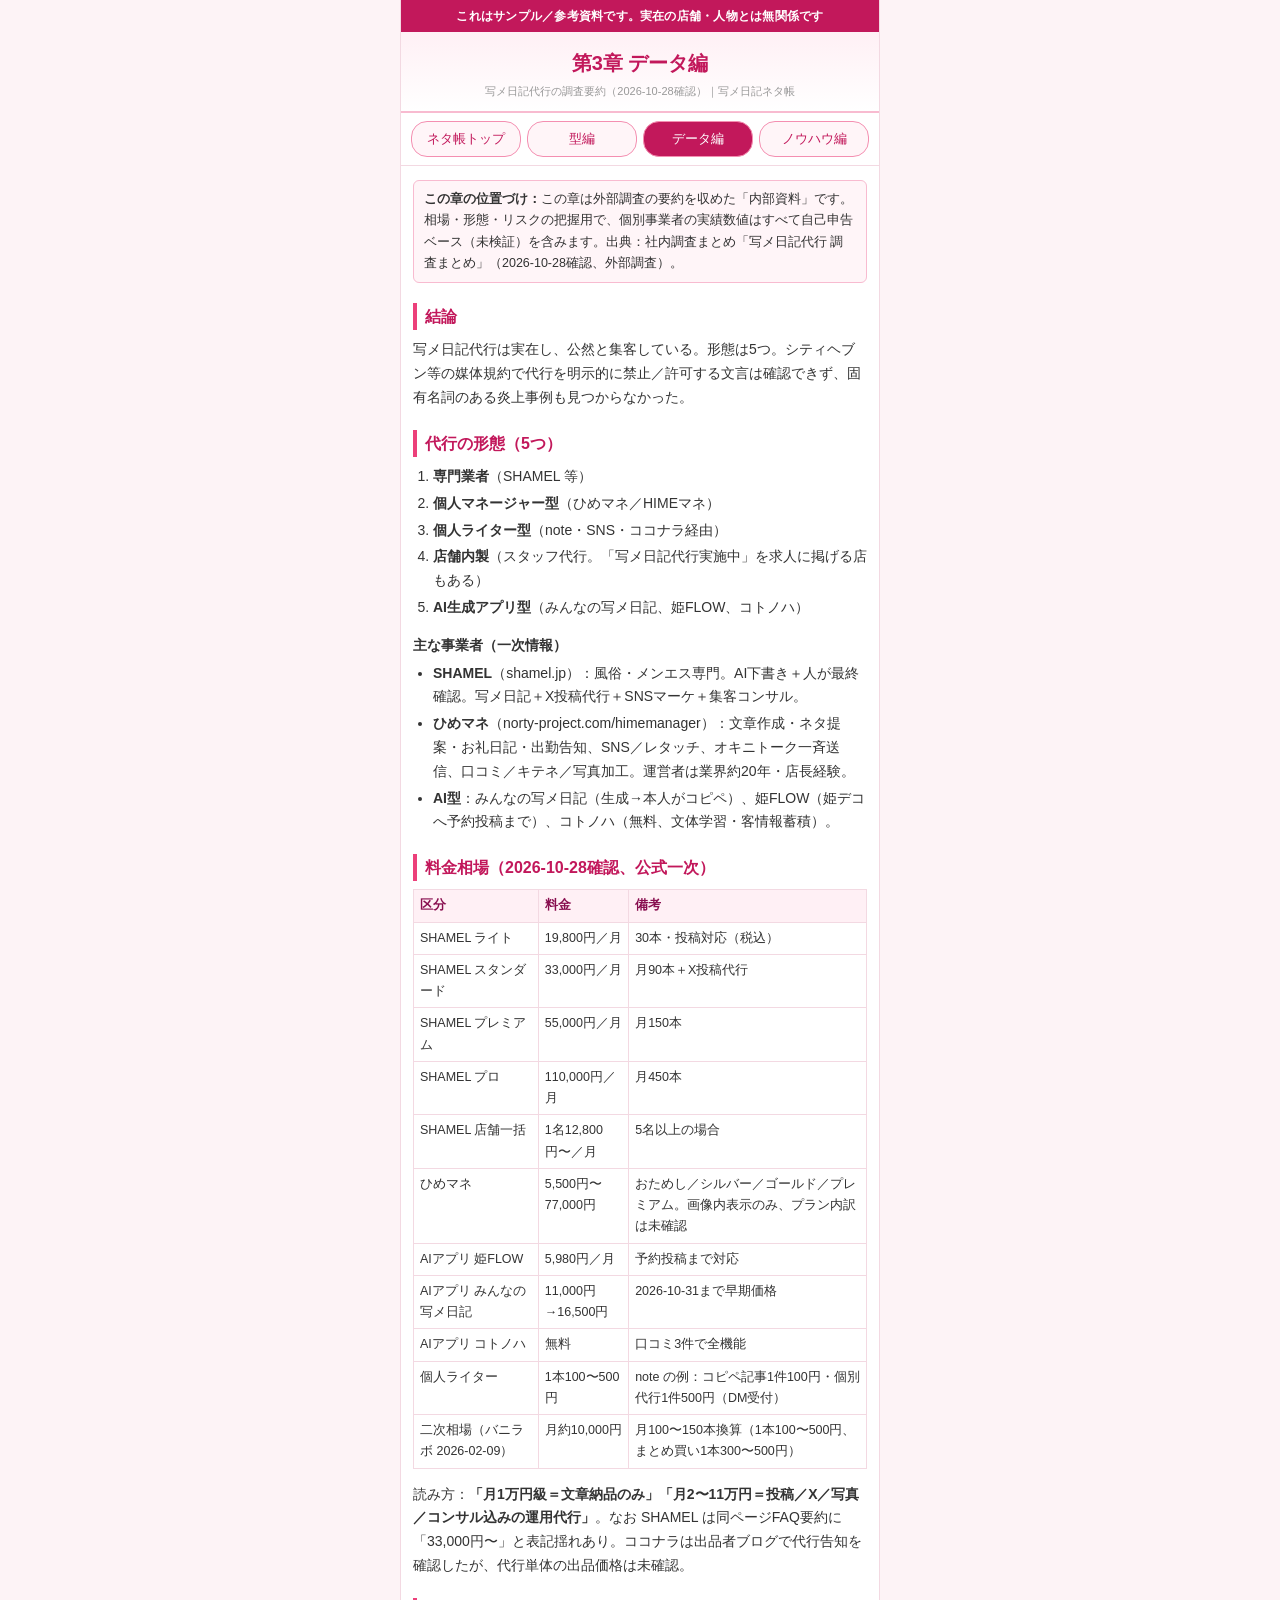
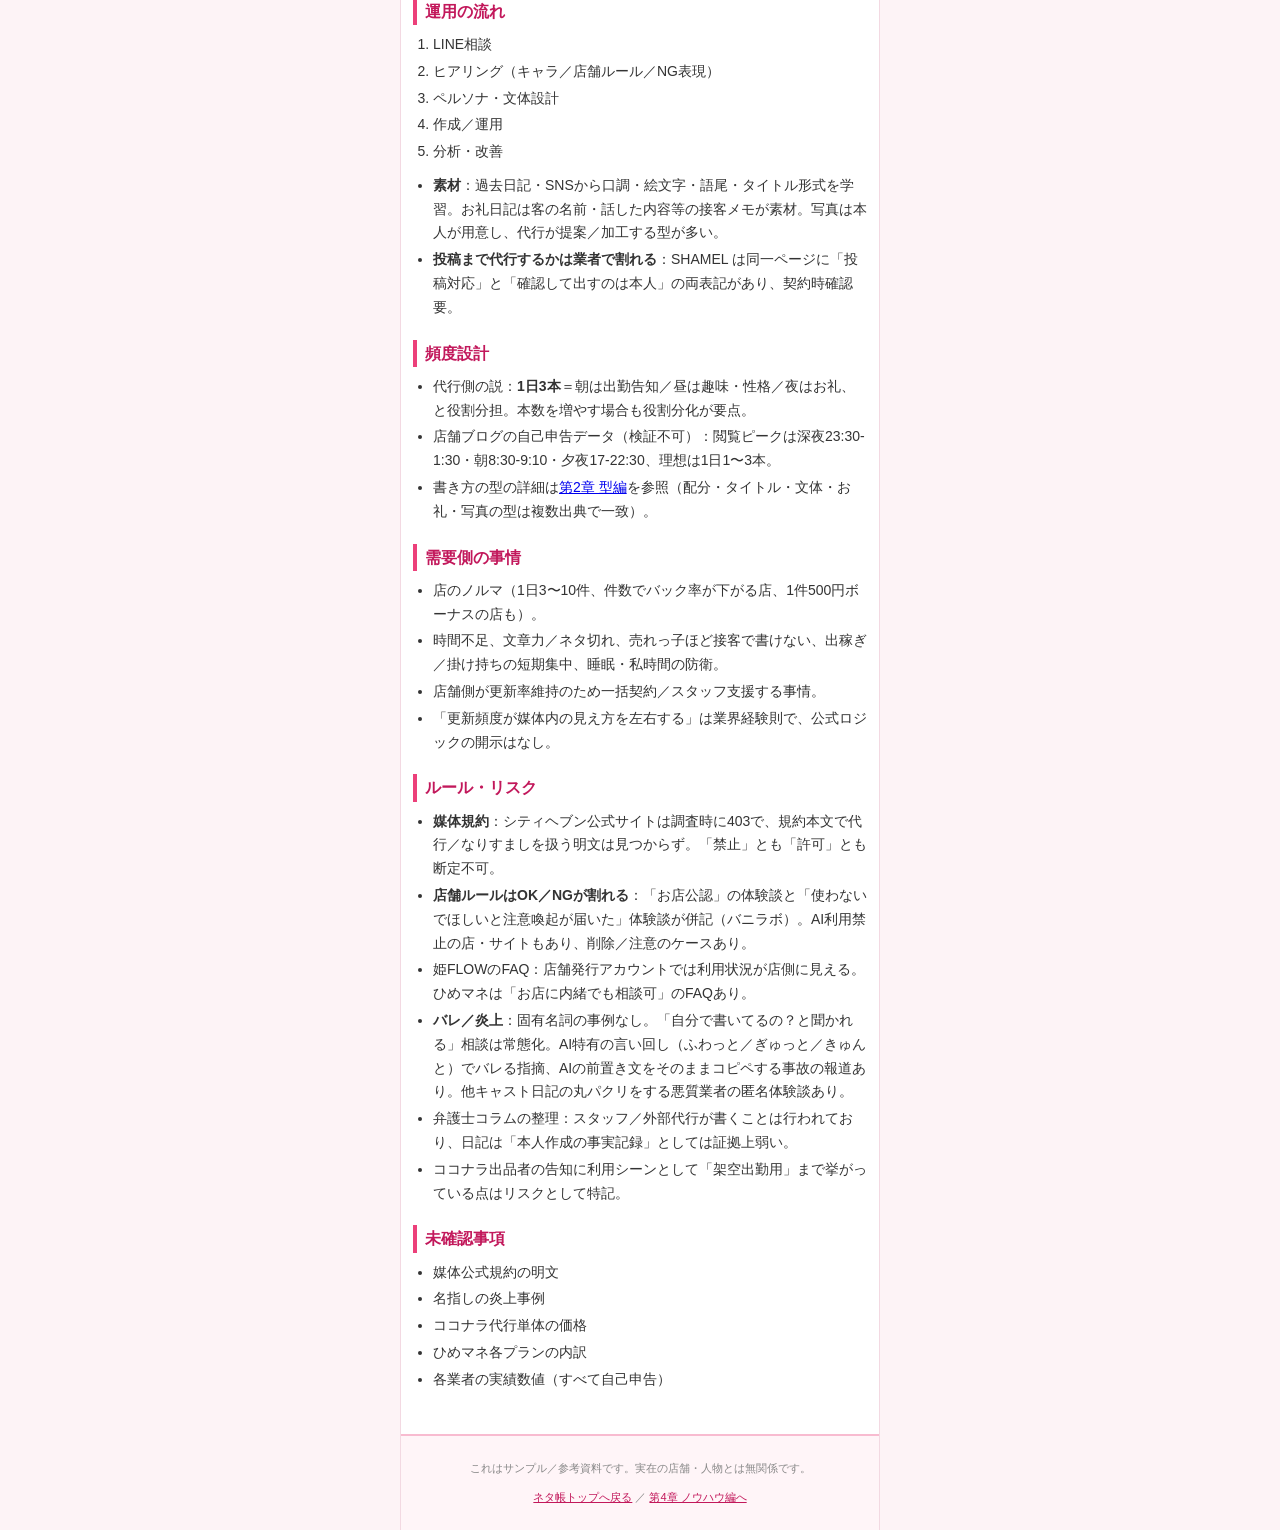
==== data.html @ 1501073e "写メ日記ネタ帳サンプルサイト初回公開" ====
<!DOCTYPE html>
<html lang="ja">
<head>
<meta charset="utf-8">
<meta name="viewport" content="width=device-width, initial-scale=1">
<title>第3章 データ編｜写メ日記ネタ帳</title>
<link rel="stylesheet" href="style.css">
</head>
<body>
<div class="wrap">
  <div class="sample-banner">これはサンプル／参考資料です。実在の店舗・人物とは無関係です</div>
  <header class="site-head">
    <p class="site-name">第3章 データ編</p>
    <p class="site-sub">写メ日記代行の調査要約（2026-10-28確認）｜写メ日記ネタ帳</p>
  </header>
  <nav class="top-nav">
    <a href="index.html">ネタ帳トップ</a>
    <a href="templates.html">型編</a>
    <a href="data.html" class="current">データ編</a>
    <a href="knowhow.html">ノウハウ編</a>
  </nav>

  <div class="chapter-body">
    <div class="note-box"><strong>この章の位置づけ：</strong>この章は外部調査の要約を収めた「内部資料」です。相場・形態・リスクの把握用で、個別事業者の実績数値はすべて自己申告ベース（未検証）を含みます。出典：社内調査まとめ「写メ日記代行 調査まとめ」（2026-10-28確認、外部調査）。</div>

    <h2>結論</h2>
    <p>写メ日記代行は実在し、公然と集客している。形態は5つ。シティヘブン等の媒体規約で代行を明示的に禁止／許可する文言は確認できず、固有名詞のある炎上事例も見つからなかった。</p>

    <h2>代行の形態（5つ）</h2>
    <ol>
      <li><strong>専門業者</strong>（SHAMEL 等）</li>
      <li><strong>個人マネージャー型</strong>（ひめマネ／HIMEマネ）</li>
      <li><strong>個人ライター型</strong>（note・SNS・ココナラ経由）</li>
      <li><strong>店舗内製</strong>（スタッフ代行。「写メ日記代行実施中」を求人に掲げる店もある）</li>
      <li><strong>AI生成アプリ型</strong>（みんなの写メ日記、姫FLOW、コトノハ）</li>
    </ol>

    <h3>主な事業者（一次情報）</h3>
    <ul>
      <li><strong>SHAMEL</strong>（shamel.jp）：風俗・メンエス専門。AI下書き＋人が最終確認。写メ日記＋X投稿代行＋SNSマーケ＋集客コンサル。</li>
      <li><strong>ひめマネ</strong>（norty-project.com/himemanager）：文章作成・ネタ提案・お礼日記・出勤告知、SNS／レタッチ、オキニトーク一斉送信、口コミ／キテネ／写真加工。運営者は業界約20年・店長経験。</li>
      <li><strong>AI型</strong>：みんなの写メ日記（生成→本人がコピペ）、姫FLOW（姫デコへ予約投稿まで）、コトノハ（無料、文体学習・客情報蓄積）。</li>
    </ul>

    <h2>料金相場（2026-10-28確認、公式一次）</h2>
    <table>
      <tr><th>区分</th><th>料金</th><th>備考</th></tr>
      <tr><td>SHAMEL ライト</td><td>19,800円／月</td><td>30本・投稿対応（税込）</td></tr>
      <tr><td>SHAMEL スタンダード</td><td>33,000円／月</td><td>月90本＋X投稿代行</td></tr>
      <tr><td>SHAMEL プレミアム</td><td>55,000円／月</td><td>月150本</td></tr>
      <tr><td>SHAMEL プロ</td><td>110,000円／月</td><td>月450本</td></tr>
      <tr><td>SHAMEL 店舗一括</td><td>1名12,800円〜／月</td><td>5名以上の場合</td></tr>
      <tr><td>ひめマネ</td><td>5,500円〜77,000円</td><td>おためし／シルバー／ゴールド／プレミアム。画像内表示のみ、プラン内訳は未確認</td></tr>
      <tr><td>AIアプリ 姫FLOW</td><td>5,980円／月</td><td>予約投稿まで対応</td></tr>
      <tr><td>AIアプリ みんなの写メ日記</td><td>11,000円→16,500円</td><td>2026-10-31まで早期価格</td></tr>
      <tr><td>AIアプリ コトノハ</td><td>無料</td><td>口コミ3件で全機能</td></tr>
      <tr><td>個人ライター</td><td>1本100〜500円</td><td>note の例：コピペ記事1件100円・個別代行1件500円（DM受付）</td></tr>
      <tr><td>二次相場（バニラボ 2026-02-09）</td><td>月約10,000円</td><td>月100〜150本換算（1本100〜500円、まとめ買い1本300〜500円）</td></tr>
    </table>
    <p>読み方：<strong>「月1万円級＝文章納品のみ」「月2〜11万円＝投稿／X／写真／コンサル込みの運用代行」</strong>。なお SHAMEL は同ページFAQ要約に「33,000円〜」と表記揺れあり。ココナラは出品者ブログで代行告知を確認したが、代行単体の出品価格は未確認。</p>

    <h2>運用の流れ</h2>
    <ol>
      <li>LINE相談</li>
      <li>ヒアリング（キャラ／店舗ルール／NG表現）</li>
      <li>ペルソナ・文体設計</li>
      <li>作成／運用</li>
      <li>分析・改善</li>
    </ol>
    <ul>
      <li><strong>素材</strong>：過去日記・SNSから口調・絵文字・語尾・タイトル形式を学習。お礼日記は客の名前・話した内容等の接客メモが素材。写真は本人が用意し、代行が提案／加工する型が多い。</li>
      <li><strong>投稿まで代行するかは業者で割れる</strong>：SHAMEL は同一ページに「投稿対応」と「確認して出すのは本人」の両表記があり、契約時確認要。</li>
    </ul>

    <h2>頻度設計</h2>
    <ul>
      <li>代行側の説：<strong>1日3本</strong>＝朝は出勤告知／昼は趣味・性格／夜はお礼、と役割分担。本数を増やす場合も役割分化が要点。</li>
      <li>店舗ブログの自己申告データ（検証不可）：閲覧ピークは深夜23:30-1:30・朝8:30-9:10・夕夜17-22:30、理想は1日1〜3本。</li>
      <li>書き方の型の詳細は<a href="templates.html">第2章 型編</a>を参照（配分・タイトル・文体・お礼・写真の型は複数出典で一致）。</li>
    </ul>

    <h2>需要側の事情</h2>
    <ul>
      <li>店のノルマ（1日3〜10件、件数でバック率が下がる店、1件500円ボーナスの店も）。</li>
      <li>時間不足、文章力／ネタ切れ、売れっ子ほど接客で書けない、出稼ぎ／掛け持ちの短期集中、睡眠・私時間の防衛。</li>
      <li>店舗側が更新率維持のため一括契約／スタッフ支援する事情。</li>
      <li>「更新頻度が媒体内の見え方を左右する」は業界経験則で、公式ロジックの開示はなし。</li>
    </ul>

    <h2>ルール・リスク</h2>
    <ul>
      <li><strong>媒体規約</strong>：シティヘブン公式サイトは調査時に403で、規約本文で代行／なりすましを扱う明文は見つからず。「禁止」とも「許可」とも断定不可。</li>
      <li><strong>店舗ルールはOK／NGが割れる</strong>：「お店公認」の体験談と「使わないでほしいと注意喚起が届いた」体験談が併記（バニラボ）。AI利用禁止の店・サイトもあり、削除／注意のケースあり。</li>
      <li>姫FLOWのFAQ：店舗発行アカウントでは利用状況が店側に見える。ひめマネは「お店に内緒でも相談可」のFAQあり。</li>
      <li><strong>バレ／炎上</strong>：固有名詞の事例なし。「自分で書いてるの？と聞かれる」相談は常態化。AI特有の言い回し（ふわっと／ぎゅっと／きゅんと）でバレる指摘、AIの前置き文をそのままコピペする事故の報道あり。他キャスト日記の丸パクリをする悪質業者の匿名体験談あり。</li>
      <li>弁護士コラムの整理：スタッフ／外部代行が書くことは行われており、日記は「本人作成の事実記録」としては証拠上弱い。</li>
      <li>ココナラ出品者の告知に利用シーンとして「架空出勤用」まで挙がっている点はリスクとして特記。</li>
    </ul>

    <h2>未確認事項</h2>
    <ul>
      <li>媒体公式規約の明文</li>
      <li>名指しの炎上事例</li>
      <li>ココナラ代行単体の価格</li>
      <li>ひめマネ各プランの内訳</li>
      <li>各業者の実績数値（すべて自己申告）</li>
    </ul>
  </div>

  <footer class="site-foot">
    <p>これはサンプル／参考資料です。実在の店舗・人物とは無関係です。</p>
    <p><a href="index.html">ネタ帳トップへ戻る</a> ／ <a href="knowhow.html">第4章 ノウハウ編へ</a></p>
  </footer>
</div>
</body>
</html>
---- style.css ----
/* サンプル写メ日記サイト 共通スタイル */
* { box-sizing: border-box; }
html { -webkit-text-size-adjust: 100%; }
body {
  margin: 0;
  background: #fdf3f6;
  color: #333;
  font-family: "Hiragino Kaku Gothic ProN", "Hiragino Sans", "Yu Gothic", Meiryo, sans-serif;
  font-size: 15px;
  line-height: 1.7;
}
.wrap {
  max-width: 480px;
  margin: 0 auto;
  background: #fff;
  min-height: 100vh;
  border-left: 1px solid #f3d9e2;
  border-right: 1px solid #f3d9e2;
}

/* サンプル明示バナー */
.sample-banner {
  background: #c2185b;
  color: #fff;
  text-align: center;
  font-size: 12px;
  font-weight: bold;
  padding: 6px 8px;
  letter-spacing: 0.02em;
}

header.site-head {
  background: linear-gradient(180deg, #fff0f5, #ffffff);
  border-bottom: 2px solid #f8bbd0;
  padding: 14px 12px 10px;
  text-align: center;
}
header.site-head .site-name {
  font-size: 20px;
  font-weight: bold;
  color: #c2185b;
  margin: 0;
}
header.site-head .site-sub {
  font-size: 11px;
  color: #999;
  margin: 2px 0 0;
}

nav.top-nav {
  display: flex;
  gap: 6px;
  padding: 8px 10px;
  background: #fff;
  border-bottom: 1px solid #f3d9e2;
}
nav.top-nav a {
  flex: 1;
  text-align: center;
  font-size: 13px;
  padding: 6px 0;
  border: 1px solid #f48fb1;
  border-radius: 16px;
  color: #c2185b;
  text-decoration: none;
  background: #fff5f8;
}
nav.top-nav a.current {
  background: #c2185b;
  color: #fff;
}

/* ペルソナカード（一覧トップ） */
.persona-card {
  margin: 12px 10px;
  border: 1px solid #f3d9e2;
  border-radius: 8px;
  overflow: hidden;
  background: #fff;
}
.persona-card a { color: inherit; text-decoration: none; display: block; }
.persona-card img {
  width: 100%;
  display: block;
  aspect-ratio: 4 / 3;
  object-fit: cover;
  object-position: center 25%;
}
.persona-card .card-body { padding: 10px 12px 12px; }
.persona-card .card-name { font-size: 18px; font-weight: bold; margin: 0 0 2px; }
.persona-card .card-name .age { font-size: 13px; color: #888; font-weight: normal; }
.persona-card .card-catch { margin: 0 0 6px; color: #555; font-size: 14px; }
.persona-card .card-tags { margin: 0; font-size: 11px; color: #c2185b; }
.persona-card .card-link {
  display: block;
  margin-top: 8px;
  text-align: center;
  background: #f8bbd0;
  color: #880e4f;
  border-radius: 16px;
  padding: 6px 0;
  font-size: 13px;
  font-weight: bold;
}

/* プロフィール欄 */
.profile {
  margin: 12px 10px;
  border: 1px solid #f3d9e2;
  border-radius: 8px;
  overflow: hidden;
}
.profile img {
  width: 100%;
  display: block;
  aspect-ratio: 4 / 3;
  object-fit: cover;
  object-position: center 25%;
}
.profile .prof-body { padding: 10px 12px 12px; }
.profile .prof-name { font-size: 19px; font-weight: bold; margin: 0 0 4px; }
.profile table {
  width: 100%;
  border-collapse: collapse;
  font-size: 13px;
  margin: 6px 0;
}
.profile table th {
  text-align: left;
  color: #c2185b;
  font-weight: normal;
  width: 34%;
  padding: 3px 4px;
  border-bottom: 1px dotted #f3d9e2;
  vertical-align: top;
}
.profile table td {
  padding: 3px 4px;
  border-bottom: 1px dotted #f3d9e2;
}
.profile .prof-note { font-size: 11px; color: #999; margin: 4px 0 0; }

/* 日記エントリー */
.entry {
  margin: 14px 10px;
  border-top: 3px solid #f8bbd0;
  padding-top: 8px;
}
.entry .entry-date {
  font-size: 12px;
  color: #fff;
  background: #ec407a;
  display: inline-block;
  padding: 1px 10px;
  border-radius: 10px;
  margin-bottom: 4px;
}
.entry h2 {
  font-size: 17px;
  margin: 4px 0 6px;
  color: #333;
  border-bottom: 1px solid #f3d9e2;
  padding-bottom: 4px;
}
.entry .entry-body { white-space: normal; }
.entry .entry-body p { margin: 0 0 10px; }
.entry img.diary-photo {
  width: 100%;
  display: block;
  border-radius: 6px;
  margin: 4px 0 10px;
}
.entry .photo-caption { font-size: 11px; color: #999; margin: -6px 0 10px; }

.section-title {
  margin: 16px 10px 0;
  font-size: 15px;
  color: #c2185b;
  border-left: 4px solid #ec407a;
  padding-left: 8px;
}

footer.site-foot {
  margin-top: 24px;
  border-top: 2px solid #f8bbd0;
  padding: 12px;
  font-size: 11px;
  color: #888;
  text-align: center;
  background: #fff5f8;
}
footer.site-foot a { color: #c2185b; }

/* 玄関：状況別インデックス */
.lead {
  margin: 12px 10px 0;
  font-size: 14px;
  color: #555;
}
.situation-grid {
  display: grid;
  grid-template-columns: 1fr 1fr;
  gap: 8px;
  margin: 10px;
}
.situation {
  border: 1px solid #f3d9e2;
  border-radius: 8px;
  padding: 8px 10px;
  background: #fffafa;
}
.situation .sit-name {
  display: block;
  font-weight: bold;
  font-size: 15px;
  color: #c2185b;
  text-decoration: none;
  margin-bottom: 2px;
}
.situation .sit-desc { display: block; font-size: 11px; color: #888; margin-bottom: 4px; }
.situation .sit-links { display: block; font-size: 12px; }
.situation .sit-links a { color: #555; }

/* 目次（章立て） */
.chapter-list { margin: 10px; padding: 0; list-style: none; }
.chapter-list li {
  border: 1px solid #f3d9e2;
  border-radius: 8px;
  margin-bottom: 8px;
  background: #fffafa;
}
.chapter-list a {
  display: block;
  padding: 10px 12px;
  color: inherit;
  text-decoration: none;
}
.chapter-list .ch-title { font-weight: bold; color: #c2185b; font-size: 15px; }
.chapter-list .ch-desc { display: block; font-size: 12px; color: #777; margin-top: 2px; }

/* 章ページ共通 */
.chapter-body { padding: 4px 12px 8px; font-size: 14px; }
.chapter-body h2 {
  font-size: 16px;
  color: #c2185b;
  border-left: 4px solid #ec407a;
  padding-left: 8px;
  margin: 20px 0 8px;
}
.chapter-body h3 { font-size: 14px; margin: 14px 0 4px; color: #333; }
.chapter-body p { margin: 0 0 10px; }
.chapter-body ul, .chapter-body ol { margin: 0 0 10px; padding-left: 20px; }
.chapter-body li { margin-bottom: 3px; }
.chapter-body table {
  width: 100%;
  border-collapse: collapse;
  font-size: 12.5px;
  margin: 6px 0 14px;
}
.chapter-body table th, .chapter-body table td {
  border: 1px solid #f3d9e2;
  padding: 5px 6px;
  text-align: left;
  vertical-align: top;
}
.chapter-body table th { background: #fff0f5; color: #880e4f; font-weight: bold; }
.note-box {
  background: #fff5f8;
  border: 1px solid #f8bbd0;
  border-radius: 6px;
  padding: 8px 10px;
  font-size: 12.5px;
  margin: 10px 0;
}
.checklist { list-style: none; padding-left: 2px; }
.checklist li { padding-left: 20px; position: relative; margin-bottom: 5px; }
.checklist li::before {
  content: "□";
  position: absolute;
  left: 0;
  color: #c2185b;
}

/* 型編のテンプレ */
.theme-block {
  margin: 14px 10px;
  border: 1px solid #f3d9e2;
  border-radius: 8px;
  padding: 10px 12px;
  background: #fff;
}
.theme-block h2 {
  font-size: 16px;
  color: #c2185b;
  margin: 0 0 4px;
}
.theme-block .theme-idea { font-size: 12.5px; color: #666; margin: 0 0 10px; }
.tpl {
  border-top: 1px dotted #f3d9e2;
  padding: 8px 0 4px;
}
.tpl .tpl-name { font-size: 12px; color: #ec407a; font-weight: bold; }
.tpl .tpl-title { font-weight: bold; margin: 2px 0 4px; }
.tpl .tpl-body { font-size: 13.5px; color: #444; margin: 0 0 8px; }
.tpl .tpl-body p { margin: 0 0 6px; }

/* 玄関：キャッチ */
.catch {
  font-size: 22px;
  font-weight: bold;
  color: #c2185b;
  text-align: center;
  margin: 18px 12px 4px;
  line-height: 1.4;
}
.catch-sub {
  text-align: center;
  font-size: 12.5px;
  color: #777;
  margin: 0 12px 6px;
}

/* 玄関：使い方3ステップ */
.steps { margin: 10px; display: grid; gap: 8px; }
.step {
  border: 1px solid #f3d9e2;
  border-radius: 8px;
  padding: 8px 12px;
  background: #fffafa;
}
.step .step-no {
  font-size: 11px;
  font-weight: bold;
  color: #ec407a;
  letter-spacing: 0.08em;
}
.step .step-title {
  font-weight: bold;
  font-size: 15px;
  color: #c2185b;
  margin: 0 0 2px;
}
.step p { margin: 0; font-size: 12.5px; color: #666; }

/* 玄関：種類別インデックス */
.kind-grid { display: grid; gap: 10px; margin: 10px; }
.kind {
  border: 1px solid #f3d9e2;
  border-radius: 8px;
  padding: 10px 12px;
  background: #fff;
}
.kind .kind-name { font-size: 17px; font-weight: bold; color: #c2185b; margin: 0 0 2px; }
.kind .kind-desc { font-size: 12px; color: #888; margin: 0 0 4px; }
.kind ul.topics { list-style: none; margin: 4px 0 0; padding: 0; }
.kind ul.topics li {
  padding: 4px 0;
  border-top: 1px dotted #f3d9e2;
  font-size: 13px;
}
.kind ul.topics li:first-child { border-top: none; }
.kind ul.topics .t-name { font-weight: bold; color: #333; text-decoration: none; }
.kind ul.topics .t-note { display: block; font-size: 11px; color: #999; }
.kind ul.topics .t-links { display: block; font-size: 12px; }
.kind ul.topics .t-links a { color: #555; }
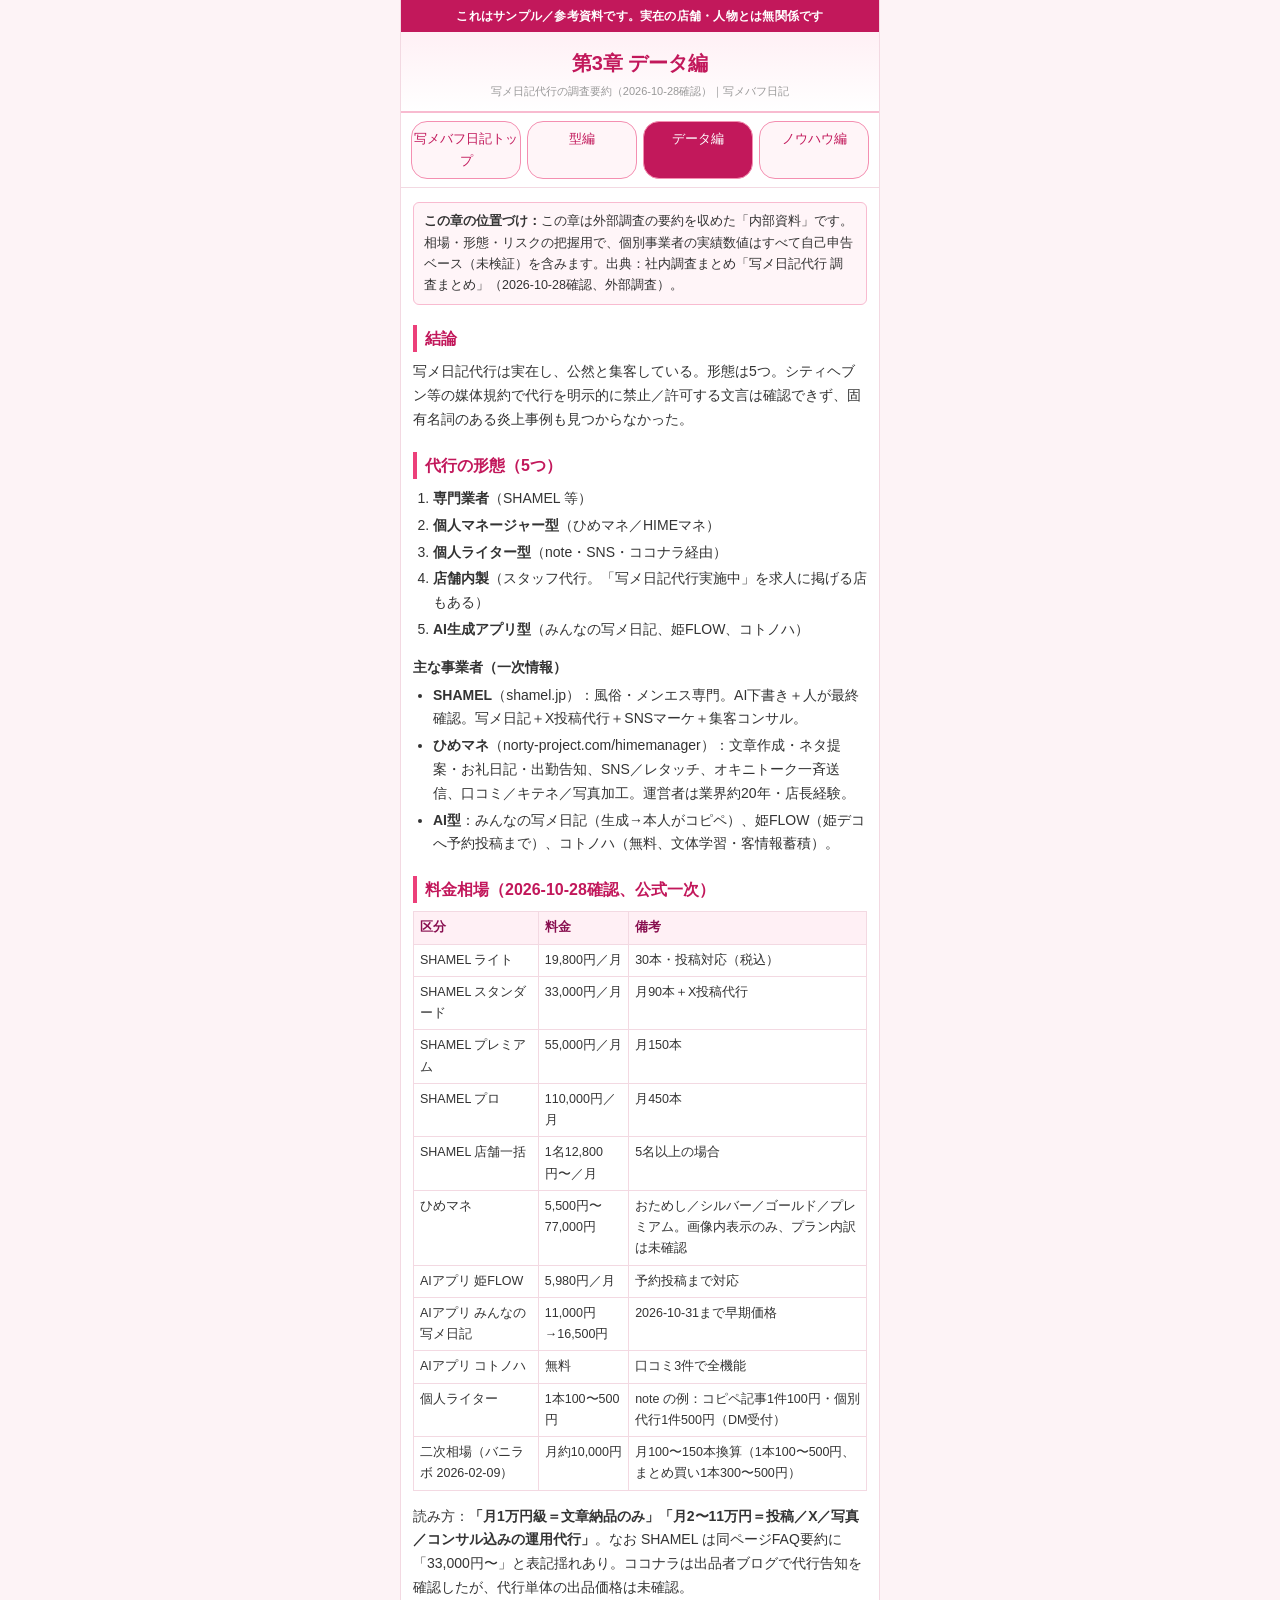
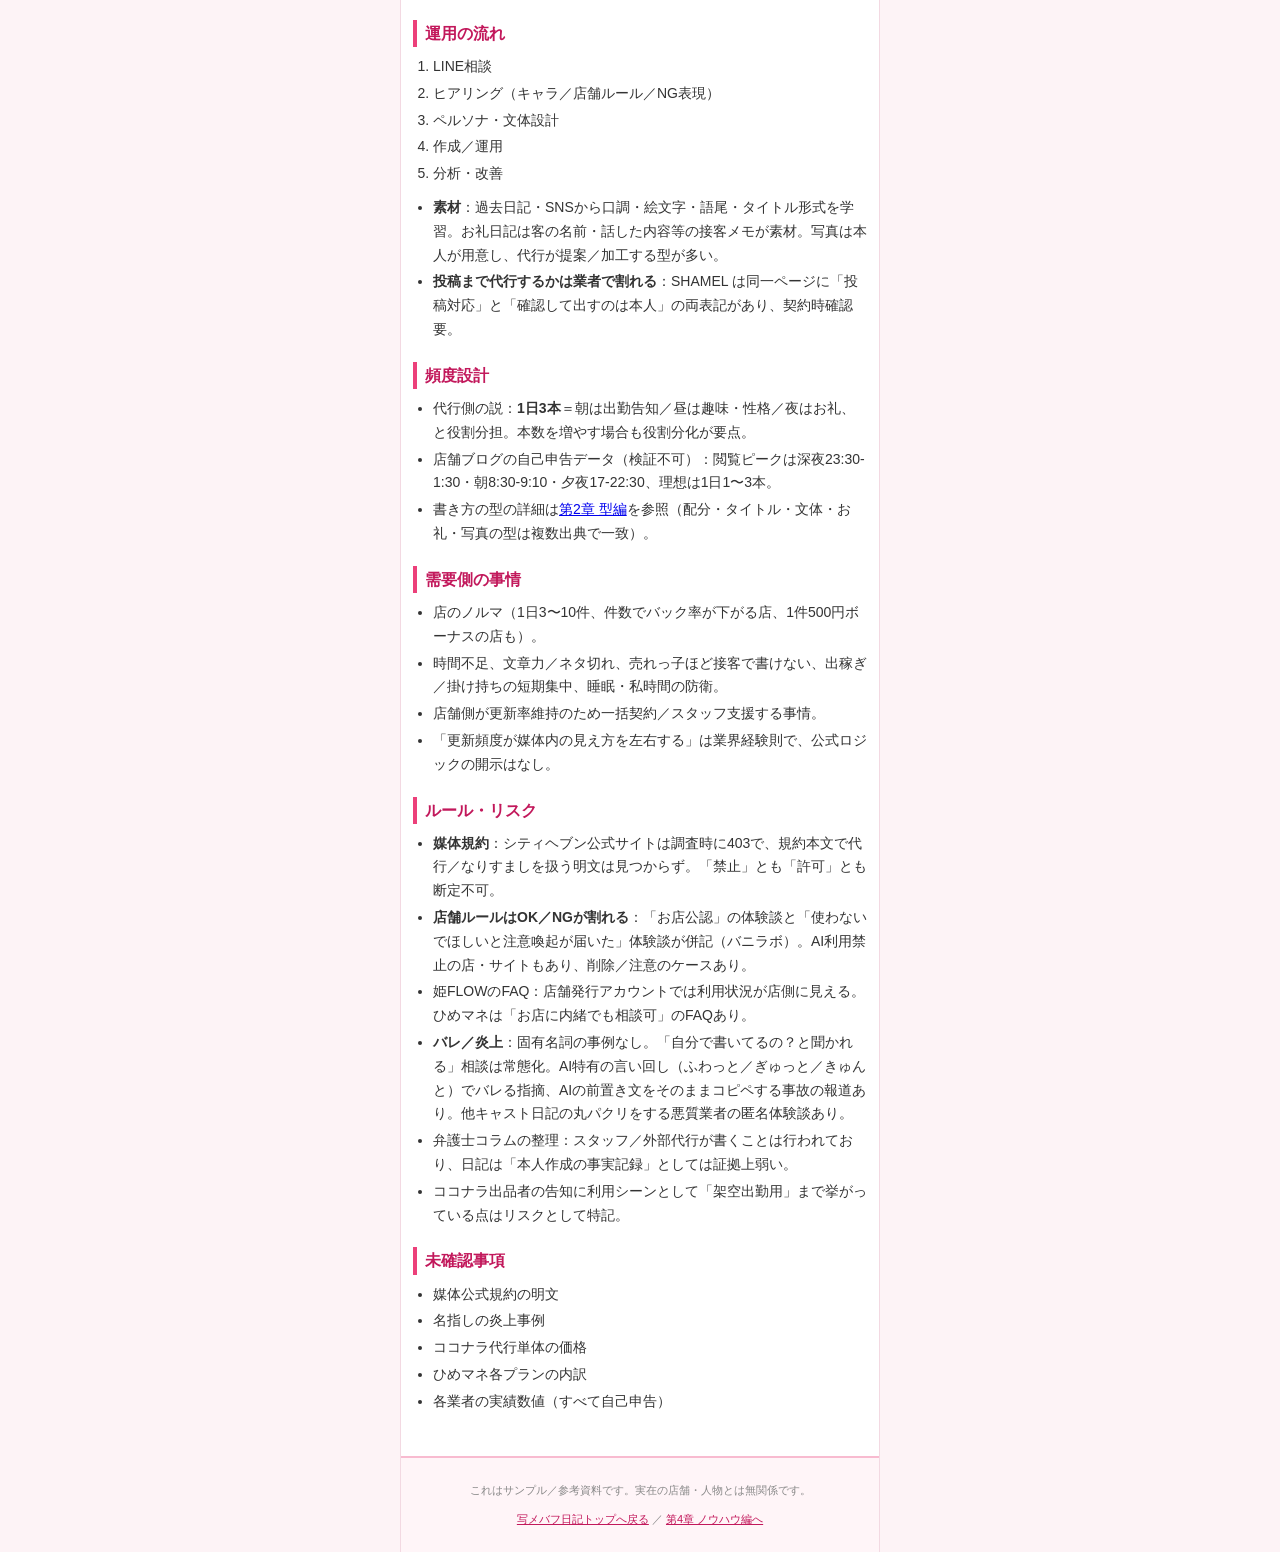
==== commit 50be519e: "サイト名を「写メ日記ネタ帳」から「写メバフ日記」へ改名（表示名のみ）" ====
--- a/data.html
+++ b/data.html
@@ -3,7 +3,7 @@
 <head>
 <meta charset="utf-8">
 <meta name="viewport" content="width=device-width, initial-scale=1">
-<title>第3章 データ編｜写メ日記ネタ帳</title>
+<title>第3章 データ編｜写メバフ日記</title>
 <link rel="stylesheet" href="style.css">
 </head>
 <body>
@@ -11,10 +11,10 @@
   <div class="sample-banner">これはサンプル／参考資料です。実在の店舗・人物とは無関係です</div>
   <header class="site-head">
     <p class="site-name">第3章 データ編</p>
-    <p class="site-sub">写メ日記代行の調査要約（2026-10-28確認）｜写メ日記ネタ帳</p>
+    <p class="site-sub">写メ日記代行の調査要約（2026-10-28確認）｜写メバフ日記</p>
   </header>
   <nav class="top-nav">
-    <a href="index.html">ネタ帳トップ</a>
+    <a href="index.html">写メバフ日記トップ</a>
     <a href="templates.html">型編</a>
     <a href="data.html" class="current">データ編</a>
     <a href="knowhow.html">ノウハウ編</a>
@@ -109,7 +109,7 @@
 
   <footer class="site-foot">
     <p>これはサンプル／参考資料です。実在の店舗・人物とは無関係です。</p>
-    <p><a href="index.html">ネタ帳トップへ戻る</a> ／ <a href="knowhow.html">第4章 ノウハウ編へ</a></p>
+    <p><a href="index.html">写メバフ日記トップへ戻る</a> ／ <a href="knowhow.html">第4章 ノウハウ編へ</a></p>
   </footer>
 </div>
 </body>
